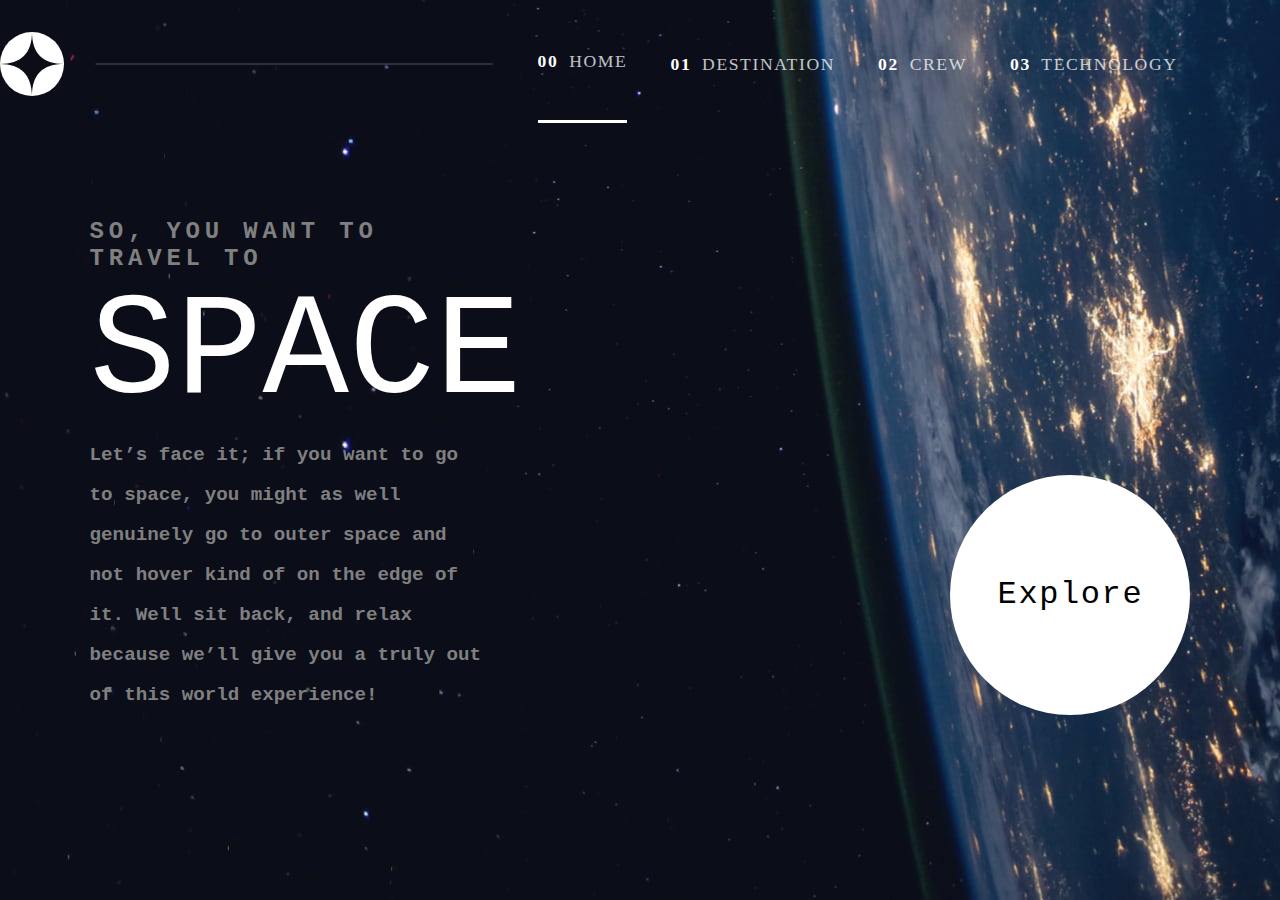
==== pages/index.html @ ae792ea6 "Inserção do main page index.html" ====
<!DOCTYPE html>
<html lang="en">
<head>
    <meta charset="UTF-8">
    <meta http-equiv="X-UA-Compatible" content="IE=edge">
    <meta name="viewport" content="width=device-width, initial-scale=1.0">
    <link rel="icon" type="image/png" sizes="32x32" href="../assets/favicon-32x32.png">
    <title>Space tourism website</title>
    <link rel="stylesheet" href="../css/index.css">
</head>
<body>
    <div id="root">

        <header>
            <img src="../assets/shared/logo.svg" class="logo" alt="Logo">
            <div class="menu-line"></div>
            <div class="menu-caixa">
                <div class="menu-itens">
                    <span class="menu-click">
                        <a href="index.html" class="link">
                            <span class="num-menu">00</span>
                            <span class="nome-menu">Home</span>
                        </a>
                    </span>
                    <span>
                        <a href="#" class="link">
                            <span class="num-menu">01</span>
                            <span class="nome-menu">Destination</span>
                        </a>
                    </span>
                    <span>
                        <a href="#" class="link">
                            <span class="num-menu">02</span>
                            <span class="nome-menu">Crew</span>
                        </a>
                    </span>
                    <span>
                        <a href="#" class="link">
                            <span class="num-menu">03</span>
                            <span class="nome-menu">Technology</span>
                        </a>
                    </span>
                </div>
                
            </div>
        
        </header>
        <main>
            <div class="container">
                <div class="parte-texto">
                    <h2 class="title-top">So, you want to travel to</h2>
                    <h1 class="title-princ">Space</h1>
                    <p class="text">Let’s face it; if you want to go to space, you might as well genuinely go to outer space and not hover kind of on the edge of it. Well sit back, and relax because we’ll give you a truly out of this world experience!</p>
                </div>
                <h2 class="circle">Explore</h2>
            </div> 
            
        </main>

    </div>
</body>
</html>
---- css/index.css ----
@charset "UTF-8";


* {
    padding: 0px;
    margin: 0px;
    color: white;
}

body {
    background-image: url('../assets/index/background-home-desktop.jpg');
    background-repeat: no-repeat;
    background-attachment: fixed;
    background-size: cover;
}

#root {
    box-sizing: border-box;
}

header {
    align-items: center;
    display: flex;
    justify-content: space-between;
    text-transform: uppercase;
}

.logo {
    height: 5vw;
    width: 5vw;
}

.menu-line {
    background-color: grey;
    height: 2px;
    opacity: .3;
    transform: translateX(2vw);
    width: 31vw;
    z-index: 15;
}

.menu-caixa {
    position: relative;
    align-items: center;
    display: flex;
    height: 8rem;
    margin-right: -2vw;
    overflow: hidden;
    width: 65vw;
}

/* .menu-format {
    width: 100vw;
    height: 100vh;
    -webkit-filter: blur(30px) brightness(1.2) contrast(.9);
    filter: blur(30px) brightness(1.2) contrast(.9);
    background-repeat: no-repeat;
    background-size: cover;
    position: absolute;
    left: 0vw;
    top: -44rem;
    z-index: 10;


    left: -35vw;
    top: -2rem;

} */

.menu-itens {
    align-items: center;
    display: flex;
    font-size: 1.1rem;
    height: 3rem;
    justify-content: space-between;
    letter-spacing: .1rem;
    margin: 0 10vw 0 5vw;
    width: 50vw;
    z-index: 15;
}

.menu-itens span {
    cursor: pointer;
}

.menu-click {
    border-bottom: 3px solid white;
    padding-bottom: 3rem;
    padding-top: 2.9rem;
}

.link {
    color: inherit;
    text-decoration: none;
}



.num-menu {
    font-weight: 700;
    margin-right: 0.3rem;
}

.nome-menu {
    opacity: 0.75;
}

main {
    padding: 7vw 7vw 0;
}

.container {
    align-items: flex-end;
    display: flex;
    height: 100%;
    justify-content: space-between;
    position: relative;
}

.parte-texto {
    width: 31vw;
}

.title-top {
    color: grey;
    font-family: 'Courier New', Courier, monospace;
    letter-spacing: .3rem;
    margin-bottom: 0;
    text-transform: uppercase;
}

.title-princ {
    font-family: 'Courier New', Courier, monospace;
    font-size: 9rem;
    font-weight: 400;
    margin: 0;
    text-transform: uppercase;
}

.text {
    color: grey;
    font-family: 'Courier New', Courier, monospace;
    font-size: 1.2rem;
    font-weight: 700;
    line-height: 2.5rem;
    margin-bottom: 0;
}

.circle {
    background-color: white;
    border-radius: 50%;
    color: black;
    display: grid;
    font-family: 'Courier New', Courier, monospace;
    font-size: 2rem;
    font-weight: 400;
    height: 15rem;
    letter-spacing: .1rem;
    margin: 0;
    place-items: center;
    width: 15rem;
}
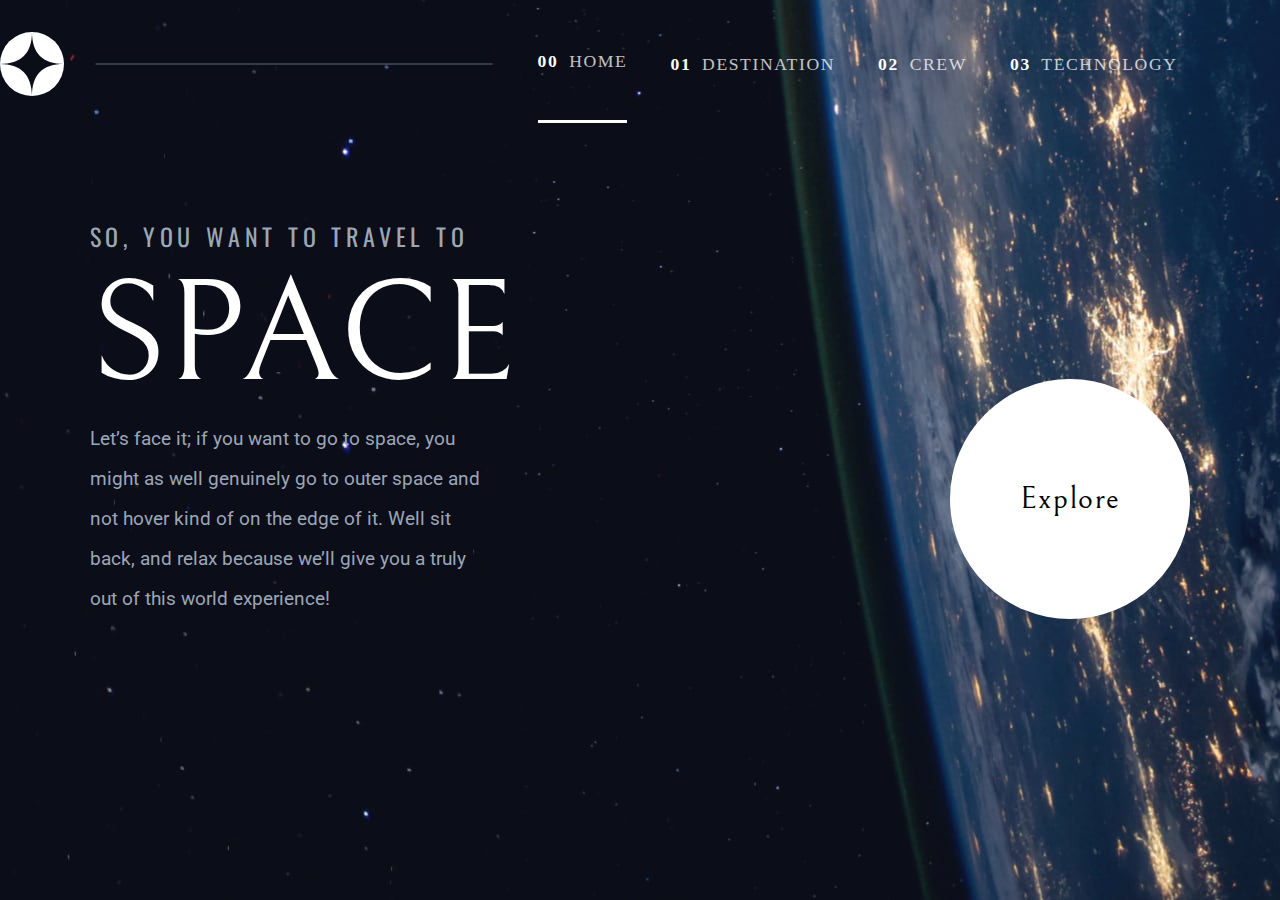
==== commit b81c7c3c: "Criação da página Crew" ====
--- a/pages/index.html
+++ b/pages/index.html
@@ -9,7 +9,7 @@
     <link rel="stylesheet" href="../css/index.css">
 </head>
 <body>
-    <div id="root">
+    <!-- <div id="root"> -->
 
         <header>
             <img src="../assets/shared/logo.svg" class="logo" alt="Logo">
@@ -17,19 +17,19 @@
             <div class="menu-caixa">
                 <div class="menu-itens">
                     <span class="menu-click">
-                        <a href="index.html" class="link">
+                        <a href="../pages/index.html" class="link">
                             <span class="num-menu">00</span>
                             <span class="nome-menu">Home</span>
                         </a>
                     </span>
                     <span>
-                        <a href="#" class="link">
+                        <a href="../pages/destination_moon.html" class="link">
                             <span class="num-menu">01</span>
                             <span class="nome-menu">Destination</span>
                         </a>
                     </span>
                     <span>
-                        <a href="#" class="link">
+                        <a href="../pages/crew_engineer.html" class="link">
                             <span class="num-menu">02</span>
                             <span class="nome-menu">Crew</span>
                         </a>
--- a/css/index.css
+++ b/css/index.css
@@ -1,4 +1,17 @@
 @charset "UTF-8";
+
+@import url('https://fonts.googleapis.com/css2?family=Bellefair&display=swap');
+@import url('https://fonts.googleapis.com/css2?family=Roboto:wght@100;300;400;500&display=swap');
+@import url('https://fonts.googleapis.com/css2?family=Oswald:wght@200;300;400;500&display=swap');
+
+:root {
+    --HeadingFont: 'Bellefair', serif;
+    --TextFont: 'Roboto', sans-serif;
+    --TitleFont: 'Oswald', sans-serif;
+    --Text: #9ba6b6;
+}
+
+
 
 
 * {
@@ -14,9 +27,9 @@
     background-size: cover;
 }
 
-#root {
+/* #root {
     box-sizing: border-box;
-}
+} */
 
 header {
     align-items: center;
@@ -31,7 +44,7 @@
 }
 
 .menu-line {
-    background-color: grey;
+    background-color: var(--Text);
     height: 2px;
     opacity: .3;
     transform: translateX(2vw);
@@ -48,24 +61,6 @@
     overflow: hidden;
     width: 65vw;
 }
-
-/* .menu-format {
-    width: 100vw;
-    height: 100vh;
-    -webkit-filter: blur(30px) brightness(1.2) contrast(.9);
-    filter: blur(30px) brightness(1.2) contrast(.9);
-    background-repeat: no-repeat;
-    background-size: cover;
-    position: absolute;
-    left: 0vw;
-    top: -44rem;
-    z-index: 10;
-
-
-    left: -35vw;
-    top: -2rem;
-
-} */
 
 .menu-itens {
     align-items: center;
@@ -94,8 +89,6 @@
     text-decoration: none;
 }
 
-
-
 .num-menu {
     font-weight: 700;
     margin-right: 0.3rem;
@@ -122,15 +115,16 @@
 }
 
 .title-top {
-    color: grey;
-    font-family: 'Courier New', Courier, monospace;
+    color: var(--Text);
+    font-family: var(--TitleFont);
+    font-weight: 400;
     letter-spacing: .3rem;
     margin-bottom: 0;
     text-transform: uppercase;
 }
 
 .title-princ {
-    font-family: 'Courier New', Courier, monospace;
+    font-family: var(--HeadingFont);
     font-size: 9rem;
     font-weight: 400;
     margin: 0;
@@ -138,10 +132,10 @@
 }
 
 .text {
-    color: grey;
-    font-family: 'Courier New', Courier, monospace;
+    color: var(--Text);
+    font-family: var(--TextFont);
     font-size: 1.2rem;
-    font-weight: 700;
+    font-weight: 400;
     line-height: 2.5rem;
     margin-bottom: 0;
 }
@@ -151,7 +145,7 @@
     border-radius: 50%;
     color: black;
     display: grid;
-    font-family: 'Courier New', Courier, monospace;
+    font-family: var(--HeadingFont);
     font-size: 2rem;
     font-weight: 400;
     height: 15rem;
